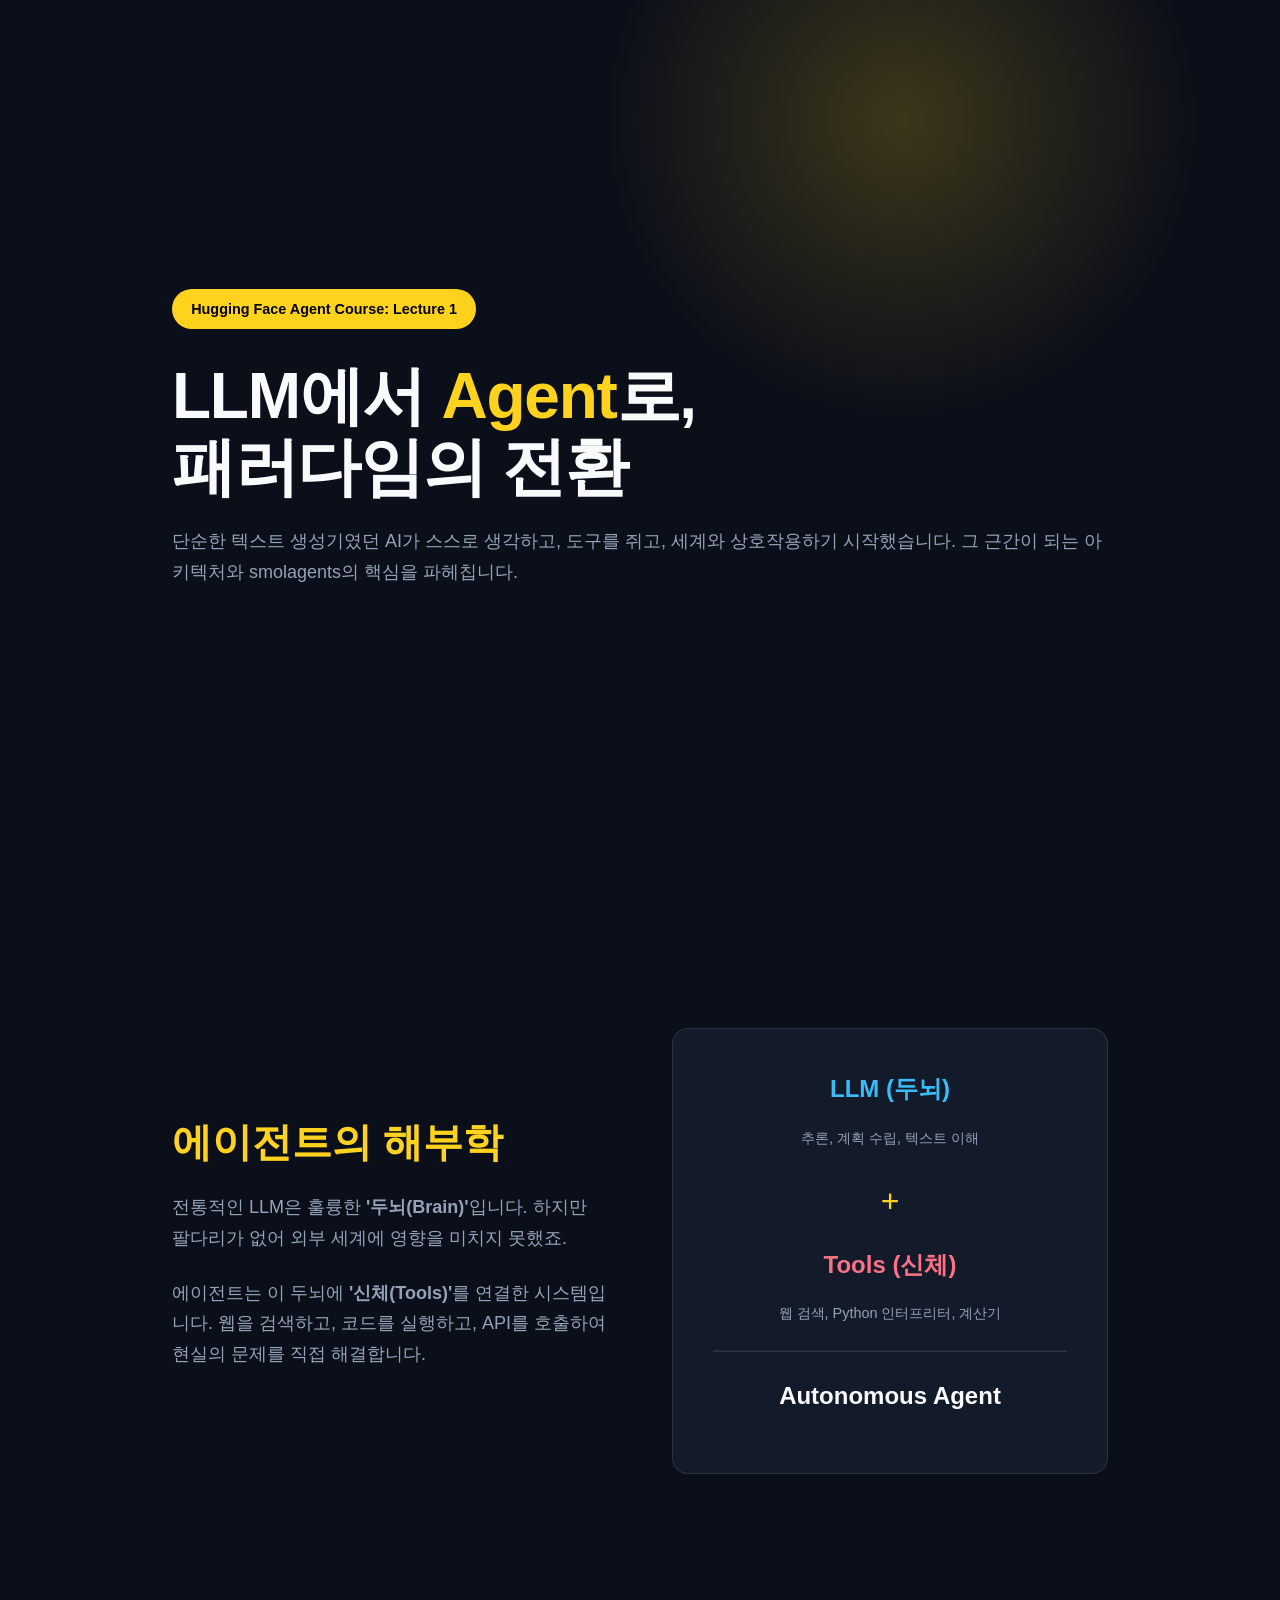
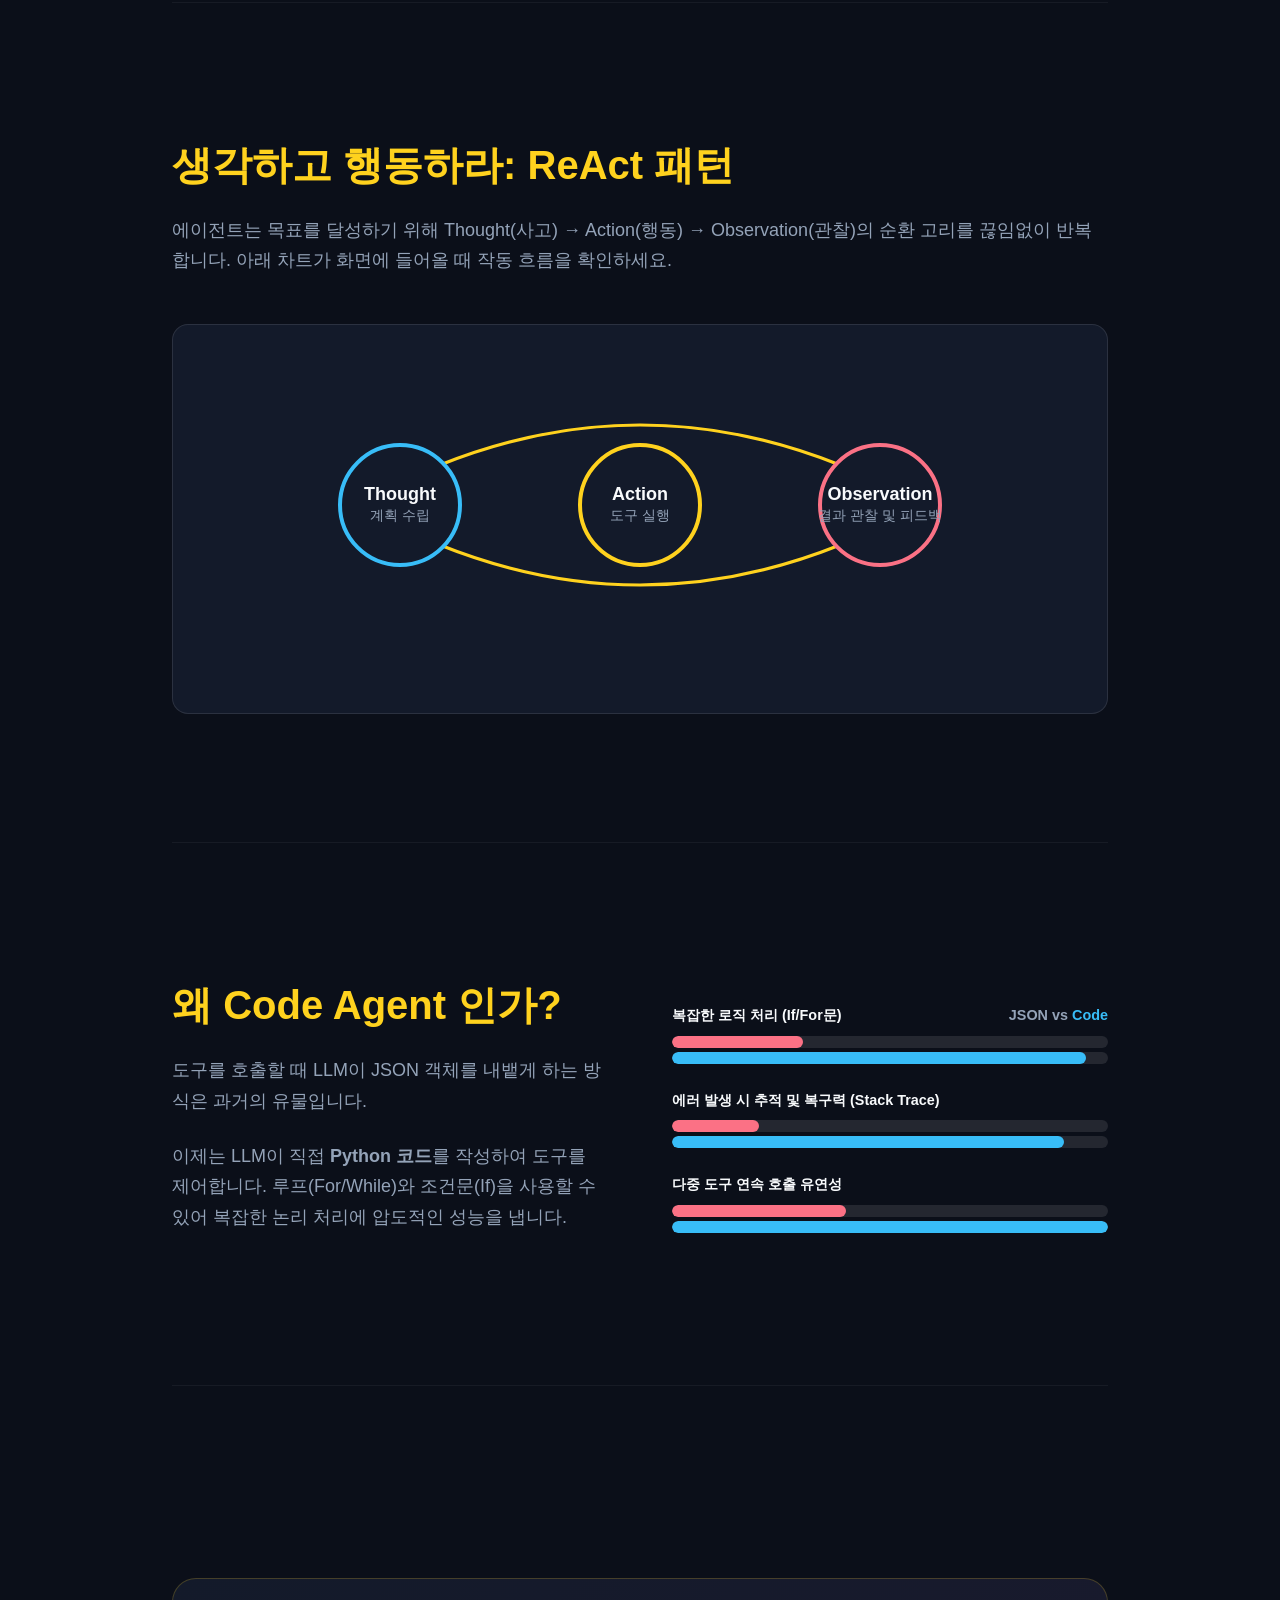
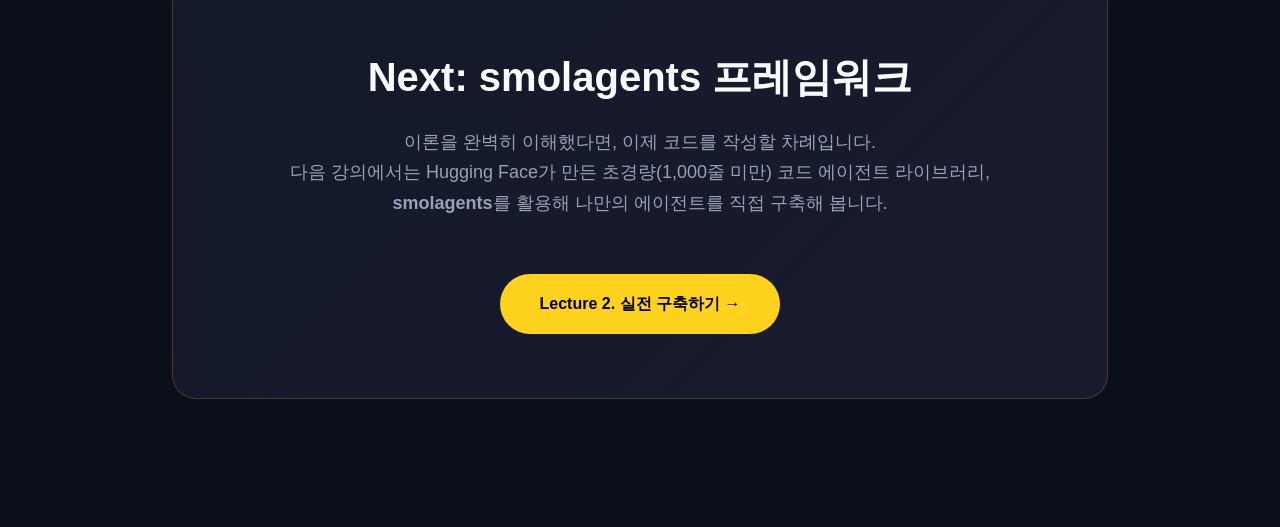
==== index.html @ 2022ada5 "course init" ====
<!DOCTYPE html>
<html lang="ko">
<head>
    <meta charset="UTF-8">
    <meta name="viewport" content="width=device-width, initial-scale=1.0">
    <title>Hugging Face Agent Course: Lecture 1</title>
    <style>
        /* === Base Variables & Reset === */
        :root {
            --hf-yellow: #FFD21E;
            --hf-yellow-dim: rgba(255, 210, 30, 0.2);
            --bg-main: #0b0f19;
            --bg-card: #131a2a;
            --text-main: #f8fafc;
            --text-muted: #94a3b8;
            --accent-blue: #38bdf8;
            --accent-red: #fb7185;
        }
        * { box-sizing: border-box; margin: 0; padding: 0; font-family: -apple-system, BlinkMacSystemFont, "Segoe UI", Roboto, Helvetica, Arial, sans-serif; }
        body { background-color: var(--bg-main); color: var(--text-main); line-height: 1.7; overflow-x: hidden; }

        /* === Typography & Layout === */
        h1 { font-size: 4rem; line-height: 1.1; margin-bottom: 1.5rem; font-weight: 800; letter-spacing: -0.02em; }
        h2 { font-size: 2.5rem; margin-bottom: 1rem; color: var(--hf-yellow); }
        h3 { font-size: 1.5rem; margin-bottom: 1rem; }
        p { font-size: 1.125rem; color: var(--text-muted); margin-bottom: 1.5rem; }
        .container { max-width: 1000px; margin: 0 auto; padding: 0 2rem; }
        .highlight { color: var(--hf-yellow); }

        /* === Animation Classes (Intersection Observer) === */
        .fade-up { opacity: 0; transform: translateY(40px); transition: opacity 0.8s ease-out, transform 0.8s ease-out; }
        .fade-up.visible { opacity: 1; transform: translateY(0); }
        
        /* === Hero Section === */
        .hero { min-height: 100vh; display: flex; flex-direction: column; justify-content: center; position: relative; }
        .hero::before { content: ''; position: absolute; top: -20%; right: -10%; width: 600px; height: 600px; background: radial-gradient(circle, var(--hf-yellow-dim) 0%, transparent 70%); z-index: -1; }
        .badge { display: inline-block; background: var(--hf-yellow); color: #000; padding: 0.5rem 1.2rem; border-radius: 30px; font-weight: 700; font-size: 0.9rem; margin-bottom: 2rem; width: max-content; }
        
        /* === Story Sections === */
        .story-section { padding: 8rem 0; border-bottom: 1px solid rgba(255,255,255,0.05); }
        .grid-2 { display: grid; grid-template-columns: 1fr 1fr; gap: 4rem; align-items: center; }
        .card { background: var(--bg-card); border: 1px solid rgba(255,255,255,0.1); border-radius: 16px; padding: 2.5rem; position: relative; overflow: hidden; }

        /* === Interactive SVG Animation (ReAct Loop) === */
        .react-diagram { width: 100%; height: 300px; }
        .path-line { fill: none; stroke: var(--text-muted); stroke-width: 3; stroke-dasharray: 1000; stroke-dashoffset: 1000; transition: stroke-dashoffset 2s ease-in-out; }
        .visible .path-line { stroke-dashoffset: 0; stroke: var(--hf-yellow); }
        .node-circle { fill: var(--bg-card); stroke: var(--accent-blue); stroke-width: 4; transform-origin: center; transition: all 0.5s ease; opacity: 0; }
        .visible .node-circle { opacity: 1; }
        .node-text { fill: var(--text-main); font-size: 18px; font-weight: bold; text-anchor: middle; opacity: 0; }
        .visible .node-text { opacity: 1; transition: opacity 0.5s ease 1s; }
        .node-desc { fill: var(--text-muted); font-size: 14px; text-anchor: middle; opacity: 0; }
        .visible .node-desc { opacity: 1; transition: opacity 0.5s ease 1.5s; }

        /* === CSS Bar Chart (JSON vs Code) === */
        .chart-container { margin-top: 2rem; }
        .chart-row { margin-bottom: 1.5rem; }
        .chart-label { display: flex; justify-content: space-between; font-size: 0.9rem; margin-bottom: 0.5rem; font-weight: 600; }
        .bar-bg { width: 100%; height: 12px; background: rgba(255,255,255,0.1); border-radius: 6px; overflow: hidden; }
        .bar-fill { height: 100%; width: 0%; border-radius: 6px; transition: width 1.5s cubic-bezier(0.22, 1, 0.36, 1); }
        .fill-json { background: var(--accent-red); }
        .fill-code { background: var(--accent-blue); }
        .visible .w-json-1 { width: 30%; } .visible .w-code-1 { width: 95%; } /* 복잡도 */
        .visible .w-json-2 { width: 20%; } .visible .w-code-2 { width: 90%; } /* 에러 복구력 */
        .visible .w-json-3 { width: 40%; } .visible .w-code-3 { width: 100%; } /* 유연성 */

        /* === Next Lecture Bridge === */
        .bridge { background: linear-gradient(135deg, var(--bg-card) 0%, #1a1a2e 100%); padding: 4rem; text-align: center; border-radius: 24px; margin-top: 4rem; border: 1px solid var(--hf-yellow-dim); }
        .btn { display: inline-block; background: var(--hf-yellow); color: #000; font-weight: bold; padding: 1rem 2.5rem; border-radius: 30px; text-decoration: none; margin-top: 2rem; transition: transform 0.2s; }
        .btn:hover { transform: translateY(-3px); }
    </style>
</head>
<body>

    <div class="container">
        <header class="hero fade-up">
            <div class="badge">Hugging Face Agent Course: Lecture 1</div>
            <h1>LLM에서 <span class="highlight">Agent</span>로,<br>패러다임의 전환</h1>
            <p>단순한 텍스트 생성기였던 AI가 스스로 생각하고, 도구를 쥐고, 세계와 상호작용하기 시작했습니다. 그 근간이 되는 아키텍처와 smolagents의 핵심을 파헤칩니다.</p>
        </header>

        <section class="story-section">
            <div class="grid-2 fade-up">
                <div>
                    <h2>에이전트의 해부학</h2>
                    <p>전통적인 LLM은 훌륭한 <strong>'두뇌(Brain)'</strong>입니다. 하지만 팔다리가 없어 외부 세계에 영향을 미치지 못했죠.</p>
                    <p>에이전트는 이 두뇌에 <strong>'신체(Tools)'</strong>를 연결한 시스템입니다. 웹을 검색하고, 코드를 실행하고, API를 호출하여 현실의 문제를 직접 해결합니다.</p>
                </div>
                <div class="card" style="text-align: center;">
                    <h3 style="color: var(--accent-blue);">LLM (두뇌)</h3>
                    <p style="font-size: 0.9rem;">추론, 계획 수립, 텍스트 이해</p>
                    <div style="font-size: 2rem; margin: 1rem 0; color: var(--hf-yellow);">+</div>
                    <h3 style="color: var(--accent-red);">Tools (신체)</h3>
                    <p style="font-size: 0.9rem;">웹 검색, Python 인터프리터, 계산기</p>
                    <hr style="border-color: rgba(255,255,255,0.1); margin: 1.5rem 0;">
                    <h3 style="color: var(--text-main);">Autonomous Agent</h3>
                </div>
            </div>
        </section>

        <section class="story-section">
            <div class="fade-up">
                <h2>생각하고 행동하라: ReAct 패턴</h2>
                <p>에이전트는 목표를 달성하기 위해 <code>Thought(사고) → Action(행동) → Observation(관찰)</code>의 순환 고리를 끊임없이 반복합니다. 아래 차트가 화면에 들어올 때 작동 흐름을 확인하세요.</p>
                
                <div class="card" style="margin-top: 3rem;">
                    <svg class="react-diagram" viewBox="0 0 800 300">
                        <path class="path-line" d="M 200,100 Q 400,20 600,100" marker-end="url(#arrow)" />
                        <path class="path-line" d="M 600,180 Q 400,260 200,180" marker-end="url(#arrow)" />
                        
                        <circle class="node-circle" cx="160" cy="140" r="60" style="transition-delay: 0.2s;" />
                        <text class="node-text" x="160" y="135">Thought</text>
                        <text class="node-desc" x="160" y="155">계획 수립</text>

                        <circle class="node-circle" cx="400" cy="140" r="60" style="transition-delay: 0.8s; stroke: var(--hf-yellow);" />
                        <text class="node-text" x="400" y="135">Action</text>
                        <text class="node-desc" x="400" y="155">도구 실행</text>

                        <circle class="node-circle" cx="640" cy="140" r="60" style="transition-delay: 1.4s; stroke: var(--accent-red);" />
                        <text class="node-text" x="640" y="135">Observation</text>
                        <text class="node-desc" x="640" y="155">결과 관찰 및 피드백</text>
                    </svg>
                </div>
            </div>
        </section>

        <section class="story-section">
            <div class="grid-2 fade-up">
                <div>
                    <h2>왜 <span class="highlight">Code Agent</span> 인가?</h2>
                    <p>도구를 호출할 때 LLM이 <code>JSON</code> 객체를 내뱉게 하는 방식은 과거의 유물입니다.</p>
                    <p>이제는 LLM이 직접 <strong>Python 코드</strong>를 작성하여 도구를 제어합니다. 루프(For/While)와 조건문(If)을 사용할 수 있어 복잡한 논리 처리에 압도적인 성능을 냅니다.</p>
                </div>
                
                <div class="chart-container">
                    <div class="chart-row">
                        <div class="chart-label">
                            <span>복잡한 로직 처리 (If/For문)</span>
                            <span style="color: var(--text-muted);">JSON vs <span style="color: var(--accent-blue);">Code</span></span>
                        </div>
                        <div class="bar-bg"><div class="bar-fill fill-json w-json-1"></div></div>
                        <div class="bar-bg" style="margin-top: 4px;"><div class="bar-fill fill-code w-code-1"></div></div>
                    </div>
                    <div class="chart-row">
                        <div class="chart-label">
                            <span>에러 발생 시 추적 및 복구력 (Stack Trace)</span>
                        </div>
                        <div class="bar-bg"><div class="bar-fill fill-json w-json-2"></div></div>
                        <div class="bar-bg" style="margin-top: 4px;"><div class="bar-fill fill-code w-code-2"></div></div>
                    </div>
                    <div class="chart-row">
                        <div class="chart-label">
                            <span>다중 도구 연속 호출 유연성</span>
                        </div>
                        <div class="bar-bg"><div class="bar-fill fill-json w-json-3"></div></div>
                        <div class="bar-bg" style="margin-top: 4px;"><div class="bar-fill fill-code w-code-3"></div></div>
                    </div>
                </div>
            </div>
        </section>

        <section class="story-section fade-up" style="border: none;">
            <div class="bridge">
                <h2 style="color: var(--text-main);">Next: smolagents 프레임워크</h2>
                <p style="margin-bottom: 0;">이론을 완벽히 이해했다면, 이제 코드를 작성할 차례입니다.</p>
                <p>다음 강의에서는 Hugging Face가 만든 초경량(1,000줄 미만) 코드 에이전트 라이브러리,<br><strong>smolagents</strong>를 활용해 나만의 에이전트를 직접 구축해 봅니다.</p>
                <a href="#lecture-2" class="btn">Lecture 2. 실전 구축하기 →</a>
            </div>
        </section>
    </div>

    <script>
        // Intersection Observer for Scroll Animations
        const observerOptions = { root: null, rootMargin: '0px', threshold: 0.3 };
        const observer = new IntersectionObserver((entries, observer) => {
            entries.forEach(entry => {
                if (entry.isIntersecting) {
                    entry.target.classList.add('visible');
                    observer.unobserve(entry.target); // 한 번만 실행되도록
                }
            });
        }, observerOptions);

        document.querySelectorAll('.fade-up').forEach((el) => {
            observer.observe(el);
        });
    </script>
</body>
</html>
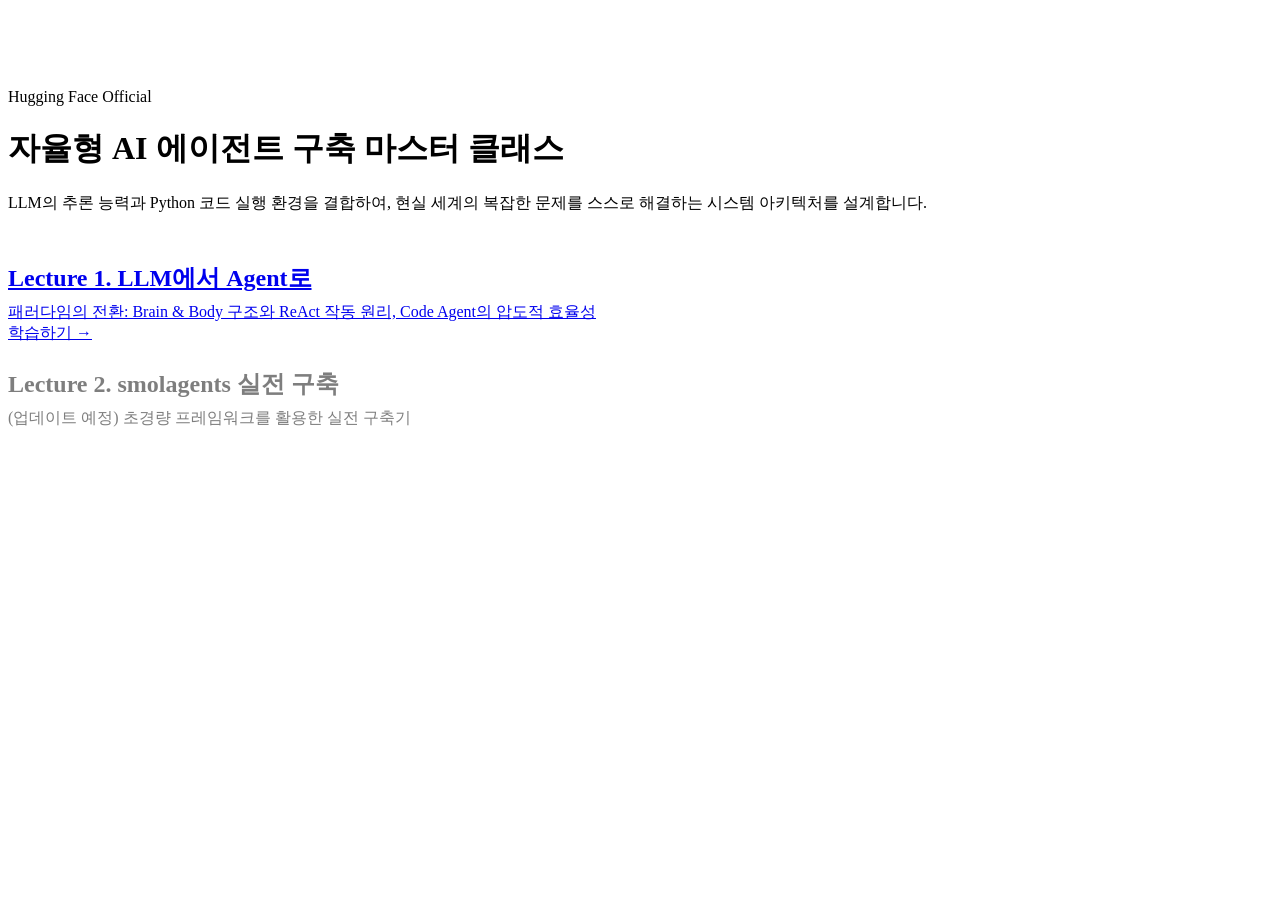
==== commit 544c0b1b: "update main page index" ====
--- a/index.html
+++ b/index.html
@@ -3,187 +3,35 @@
 <head>
     <meta charset="UTF-8">
     <meta name="viewport" content="width=device-width, initial-scale=1.0">
-    <title>Hugging Face Agent Course: Lecture 1</title>
-    <style>
-        /* === Base Variables & Reset === */
-        :root {
-            --hf-yellow: #FFD21E;
-            --hf-yellow-dim: rgba(255, 210, 30, 0.2);
-            --bg-main: #0b0f19;
-            --bg-card: #131a2a;
-            --text-main: #f8fafc;
-            --text-muted: #94a3b8;
-            --accent-blue: #38bdf8;
-            --accent-red: #fb7185;
-        }
-        * { box-sizing: border-box; margin: 0; padding: 0; font-family: -apple-system, BlinkMacSystemFont, "Segoe UI", Roboto, Helvetica, Arial, sans-serif; }
-        body { background-color: var(--bg-main); color: var(--text-main); line-height: 1.7; overflow-x: hidden; }
-
-        /* === Typography & Layout === */
-        h1 { font-size: 4rem; line-height: 1.1; margin-bottom: 1.5rem; font-weight: 800; letter-spacing: -0.02em; }
-        h2 { font-size: 2.5rem; margin-bottom: 1rem; color: var(--hf-yellow); }
-        h3 { font-size: 1.5rem; margin-bottom: 1rem; }
-        p { font-size: 1.125rem; color: var(--text-muted); margin-bottom: 1.5rem; }
-        .container { max-width: 1000px; margin: 0 auto; padding: 0 2rem; }
-        .highlight { color: var(--hf-yellow); }
-
-        /* === Animation Classes (Intersection Observer) === */
-        .fade-up { opacity: 0; transform: translateY(40px); transition: opacity 0.8s ease-out, transform 0.8s ease-out; }
-        .fade-up.visible { opacity: 1; transform: translateY(0); }
-        
-        /* === Hero Section === */
-        .hero { min-height: 100vh; display: flex; flex-direction: column; justify-content: center; position: relative; }
-        .hero::before { content: ''; position: absolute; top: -20%; right: -10%; width: 600px; height: 600px; background: radial-gradient(circle, var(--hf-yellow-dim) 0%, transparent 70%); z-index: -1; }
-        .badge { display: inline-block; background: var(--hf-yellow); color: #000; padding: 0.5rem 1.2rem; border-radius: 30px; font-weight: 700; font-size: 0.9rem; margin-bottom: 2rem; width: max-content; }
-        
-        /* === Story Sections === */
-        .story-section { padding: 8rem 0; border-bottom: 1px solid rgba(255,255,255,0.05); }
-        .grid-2 { display: grid; grid-template-columns: 1fr 1fr; gap: 4rem; align-items: center; }
-        .card { background: var(--bg-card); border: 1px solid rgba(255,255,255,0.1); border-radius: 16px; padding: 2.5rem; position: relative; overflow: hidden; }
-
-        /* === Interactive SVG Animation (ReAct Loop) === */
-        .react-diagram { width: 100%; height: 300px; }
-        .path-line { fill: none; stroke: var(--text-muted); stroke-width: 3; stroke-dasharray: 1000; stroke-dashoffset: 1000; transition: stroke-dashoffset 2s ease-in-out; }
-        .visible .path-line { stroke-dashoffset: 0; stroke: var(--hf-yellow); }
-        .node-circle { fill: var(--bg-card); stroke: var(--accent-blue); stroke-width: 4; transform-origin: center; transition: all 0.5s ease; opacity: 0; }
-        .visible .node-circle { opacity: 1; }
-        .node-text { fill: var(--text-main); font-size: 18px; font-weight: bold; text-anchor: middle; opacity: 0; }
-        .visible .node-text { opacity: 1; transition: opacity 0.5s ease 1s; }
-        .node-desc { fill: var(--text-muted); font-size: 14px; text-anchor: middle; opacity: 0; }
-        .visible .node-desc { opacity: 1; transition: opacity 0.5s ease 1.5s; }
-
-        /* === CSS Bar Chart (JSON vs Code) === */
-        .chart-container { margin-top: 2rem; }
-        .chart-row { margin-bottom: 1.5rem; }
-        .chart-label { display: flex; justify-content: space-between; font-size: 0.9rem; margin-bottom: 0.5rem; font-weight: 600; }
-        .bar-bg { width: 100%; height: 12px; background: rgba(255,255,255,0.1); border-radius: 6px; overflow: hidden; }
-        .bar-fill { height: 100%; width: 0%; border-radius: 6px; transition: width 1.5s cubic-bezier(0.22, 1, 0.36, 1); }
-        .fill-json { background: var(--accent-red); }
-        .fill-code { background: var(--accent-blue); }
-        .visible .w-json-1 { width: 30%; } .visible .w-code-1 { width: 95%; } /* 복잡도 */
-        .visible .w-json-2 { width: 20%; } .visible .w-code-2 { width: 90%; } /* 에러 복구력 */
-        .visible .w-json-3 { width: 40%; } .visible .w-code-3 { width: 100%; } /* 유연성 */
-
-        /* === Next Lecture Bridge === */
-        .bridge { background: linear-gradient(135deg, var(--bg-card) 0%, #1a1a2e 100%); padding: 4rem; text-align: center; border-radius: 24px; margin-top: 4rem; border: 1px solid var(--hf-yellow-dim); }
-        .btn { display: inline-block; background: var(--hf-yellow); color: #000; font-weight: bold; padding: 1rem 2.5rem; border-radius: 30px; text-decoration: none; margin-top: 2rem; transition: transform 0.2s; }
-        .btn:hover { transform: translateY(-3px); }
-    </style>
+    <title>Hugging Face Agent Course</title>
+    <link rel="stylesheet" href="./assets/css/style.css">
 </head>
 <body>
-
-    <div class="container">
-        <header class="hero fade-up">
-            <div class="badge">Hugging Face Agent Course: Lecture 1</div>
-            <h1>LLM에서 <span class="highlight">Agent</span>로,<br>패러다임의 전환</h1>
-            <p>단순한 텍스트 생성기였던 AI가 스스로 생각하고, 도구를 쥐고, 세계와 상호작용하기 시작했습니다. 그 근간이 되는 아키텍처와 smolagents의 핵심을 파헤칩니다.</p>
+    <div class="container" style="padding-top: 5rem;">
+        <header class="hero text-center reveal">
+            <span class="badge">Hugging Face Official</span>
+            <h1>자율형 AI 에이전트 구축 마스터 클래스</h1>
+            <p class="lead" style="margin: 0 auto;">LLM의 추론 능력과 Python 코드 실행 환경을 결합하여, 현실 세계의 복잡한 문제를 스스로 해결하는 시스템 아키텍처를 설계합니다.</p>
         </header>
 
-        <section class="story-section">
-            <div class="grid-2 fade-up">
-                <div>
-                    <h2>에이전트의 해부학</h2>
-                    <p>전통적인 LLM은 훌륭한 <strong>'두뇌(Brain)'</strong>입니다. 하지만 팔다리가 없어 외부 세계에 영향을 미치지 못했죠.</p>
-                    <p>에이전트는 이 두뇌에 <strong>'신체(Tools)'</strong>를 연결한 시스템입니다. 웹을 검색하고, 코드를 실행하고, API를 호출하여 현실의 문제를 직접 해결합니다.</p>
+        <div class="story-section reveal" style="margin-top: 3rem;">
+            <a href="./lectures/lecture-01.html" class="course-card">
+                <div class="card-content">
+                    <h2 style="color: var(--hf-yellow); margin-bottom: 0.5rem; font-size: 1.5rem;">Lecture 1. LLM에서 Agent로</h2>
+                    <p style="color: var(--text-secondary); margin: 0;">패러다임의 전환: Brain & Body 구조와 ReAct 작동 원리, Code Agent의 압도적 효율성</p>
                 </div>
-                <div class="card" style="text-align: center;">
-                    <h3 style="color: var(--accent-blue);">LLM (두뇌)</h3>
-                    <p style="font-size: 0.9rem;">추론, 계획 수립, 텍스트 이해</p>
-                    <div style="font-size: 2rem; margin: 1rem 0; color: var(--hf-yellow);">+</div>
-                    <h3 style="color: var(--accent-red);">Tools (신체)</h3>
-                    <p style="font-size: 0.9rem;">웹 검색, Python 인터프리터, 계산기</p>
-                    <hr style="border-color: rgba(255,255,255,0.1); margin: 1.5rem 0;">
-                    <h3 style="color: var(--text-main);">Autonomous Agent</h3>
+                <div class="card-action">학습하기 →</div>
+            </a>
+            
+            <div class="course-card disabled" style="margin-top: 1.5rem; opacity: 0.5;">
+                <div class="card-content">
+                    <h2 style="font-size: 1.5rem; margin-bottom: 0.5rem;">Lecture 2. smolagents 실전 구축</h2>
+                    <p style="margin: 0;">(업데이트 예정) 초경량 프레임워크를 활용한 실전 구축기</p>
                 </div>
             </div>
-        </section>
-
-        <section class="story-section">
-            <div class="fade-up">
-                <h2>생각하고 행동하라: ReAct 패턴</h2>
-                <p>에이전트는 목표를 달성하기 위해 <code>Thought(사고) → Action(행동) → Observation(관찰)</code>의 순환 고리를 끊임없이 반복합니다. 아래 차트가 화면에 들어올 때 작동 흐름을 확인하세요.</p>
-                
-                <div class="card" style="margin-top: 3rem;">
-                    <svg class="react-diagram" viewBox="0 0 800 300">
-                        <path class="path-line" d="M 200,100 Q 400,20 600,100" marker-end="url(#arrow)" />
-                        <path class="path-line" d="M 600,180 Q 400,260 200,180" marker-end="url(#arrow)" />
-                        
-                        <circle class="node-circle" cx="160" cy="140" r="60" style="transition-delay: 0.2s;" />
-                        <text class="node-text" x="160" y="135">Thought</text>
-                        <text class="node-desc" x="160" y="155">계획 수립</text>
-
-                        <circle class="node-circle" cx="400" cy="140" r="60" style="transition-delay: 0.8s; stroke: var(--hf-yellow);" />
-                        <text class="node-text" x="400" y="135">Action</text>
-                        <text class="node-desc" x="400" y="155">도구 실행</text>
-
-                        <circle class="node-circle" cx="640" cy="140" r="60" style="transition-delay: 1.4s; stroke: var(--accent-red);" />
-                        <text class="node-text" x="640" y="135">Observation</text>
-                        <text class="node-desc" x="640" y="155">결과 관찰 및 피드백</text>
-                    </svg>
-                </div>
-            </div>
-        </section>
-
-        <section class="story-section">
-            <div class="grid-2 fade-up">
-                <div>
-                    <h2>왜 <span class="highlight">Code Agent</span> 인가?</h2>
-                    <p>도구를 호출할 때 LLM이 <code>JSON</code> 객체를 내뱉게 하는 방식은 과거의 유물입니다.</p>
-                    <p>이제는 LLM이 직접 <strong>Python 코드</strong>를 작성하여 도구를 제어합니다. 루프(For/While)와 조건문(If)을 사용할 수 있어 복잡한 논리 처리에 압도적인 성능을 냅니다.</p>
-                </div>
-                
-                <div class="chart-container">
-                    <div class="chart-row">
-                        <div class="chart-label">
-                            <span>복잡한 로직 처리 (If/For문)</span>
-                            <span style="color: var(--text-muted);">JSON vs <span style="color: var(--accent-blue);">Code</span></span>
-                        </div>
-                        <div class="bar-bg"><div class="bar-fill fill-json w-json-1"></div></div>
-                        <div class="bar-bg" style="margin-top: 4px;"><div class="bar-fill fill-code w-code-1"></div></div>
-                    </div>
-                    <div class="chart-row">
-                        <div class="chart-label">
-                            <span>에러 발생 시 추적 및 복구력 (Stack Trace)</span>
-                        </div>
-                        <div class="bar-bg"><div class="bar-fill fill-json w-json-2"></div></div>
-                        <div class="bar-bg" style="margin-top: 4px;"><div class="bar-fill fill-code w-code-2"></div></div>
-                    </div>
-                    <div class="chart-row">
-                        <div class="chart-label">
-                            <span>다중 도구 연속 호출 유연성</span>
-                        </div>
-                        <div class="bar-bg"><div class="bar-fill fill-json w-json-3"></div></div>
-                        <div class="bar-bg" style="margin-top: 4px;"><div class="bar-fill fill-code w-code-3"></div></div>
-                    </div>
-                </div>
-            </div>
-        </section>
-
-        <section class="story-section fade-up" style="border: none;">
-            <div class="bridge">
-                <h2 style="color: var(--text-main);">Next: smolagents 프레임워크</h2>
-                <p style="margin-bottom: 0;">이론을 완벽히 이해했다면, 이제 코드를 작성할 차례입니다.</p>
-                <p>다음 강의에서는 Hugging Face가 만든 초경량(1,000줄 미만) 코드 에이전트 라이브러리,<br><strong>smolagents</strong>를 활용해 나만의 에이전트를 직접 구축해 봅니다.</p>
-                <a href="#lecture-2" class="btn">Lecture 2. 실전 구축하기 →</a>
-            </div>
-        </section>
+        </div>
     </div>
-
-    <script>
-        // Intersection Observer for Scroll Animations
-        const observerOptions = { root: null, rootMargin: '0px', threshold: 0.3 };
-        const observer = new IntersectionObserver((entries, observer) => {
-            entries.forEach(entry => {
-                if (entry.isIntersecting) {
-                    entry.target.classList.add('visible');
-                    observer.unobserve(entry.target); // 한 번만 실행되도록
-                }
-            });
-        }, observerOptions);
-
-        document.querySelectorAll('.fade-up').forEach((el) => {
-            observer.observe(el);
-        });
-    </script>
+    
+    <script src="./assets/js/main.js"></script>
 </body>
 </html>
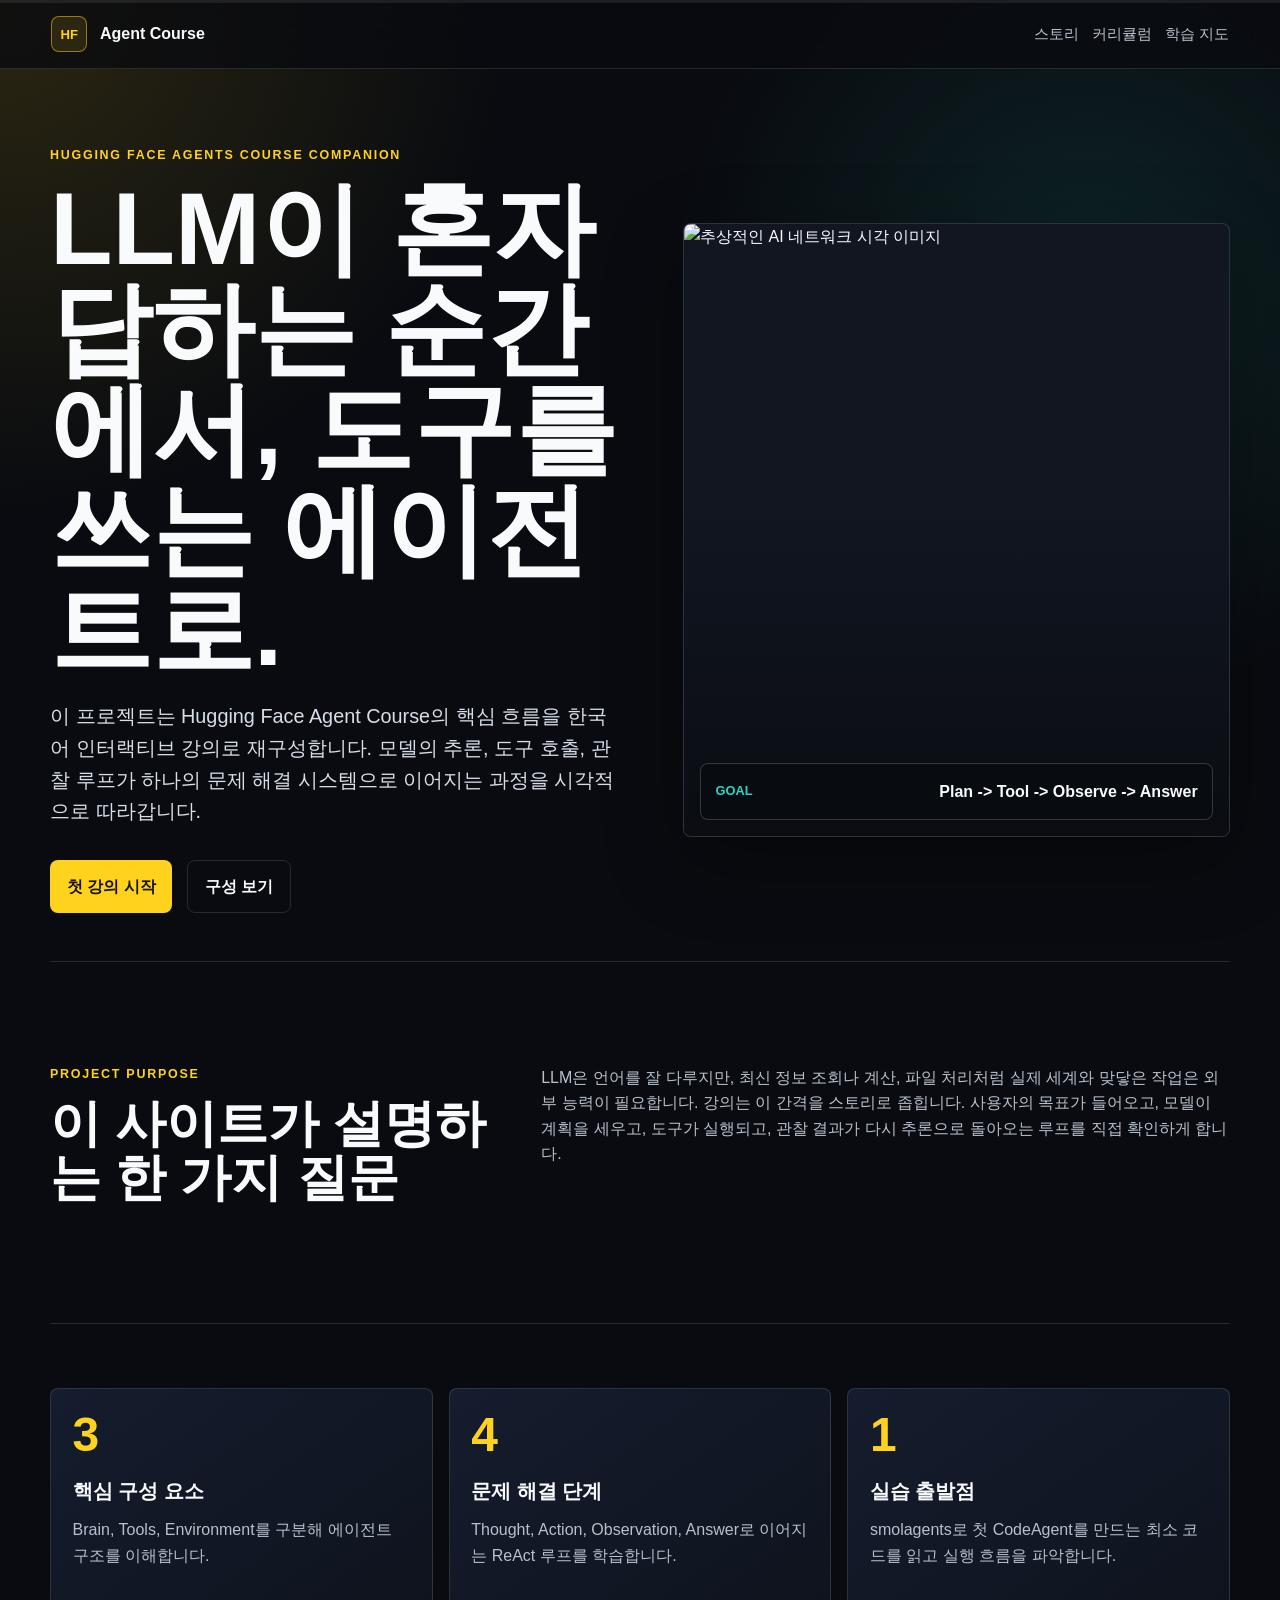
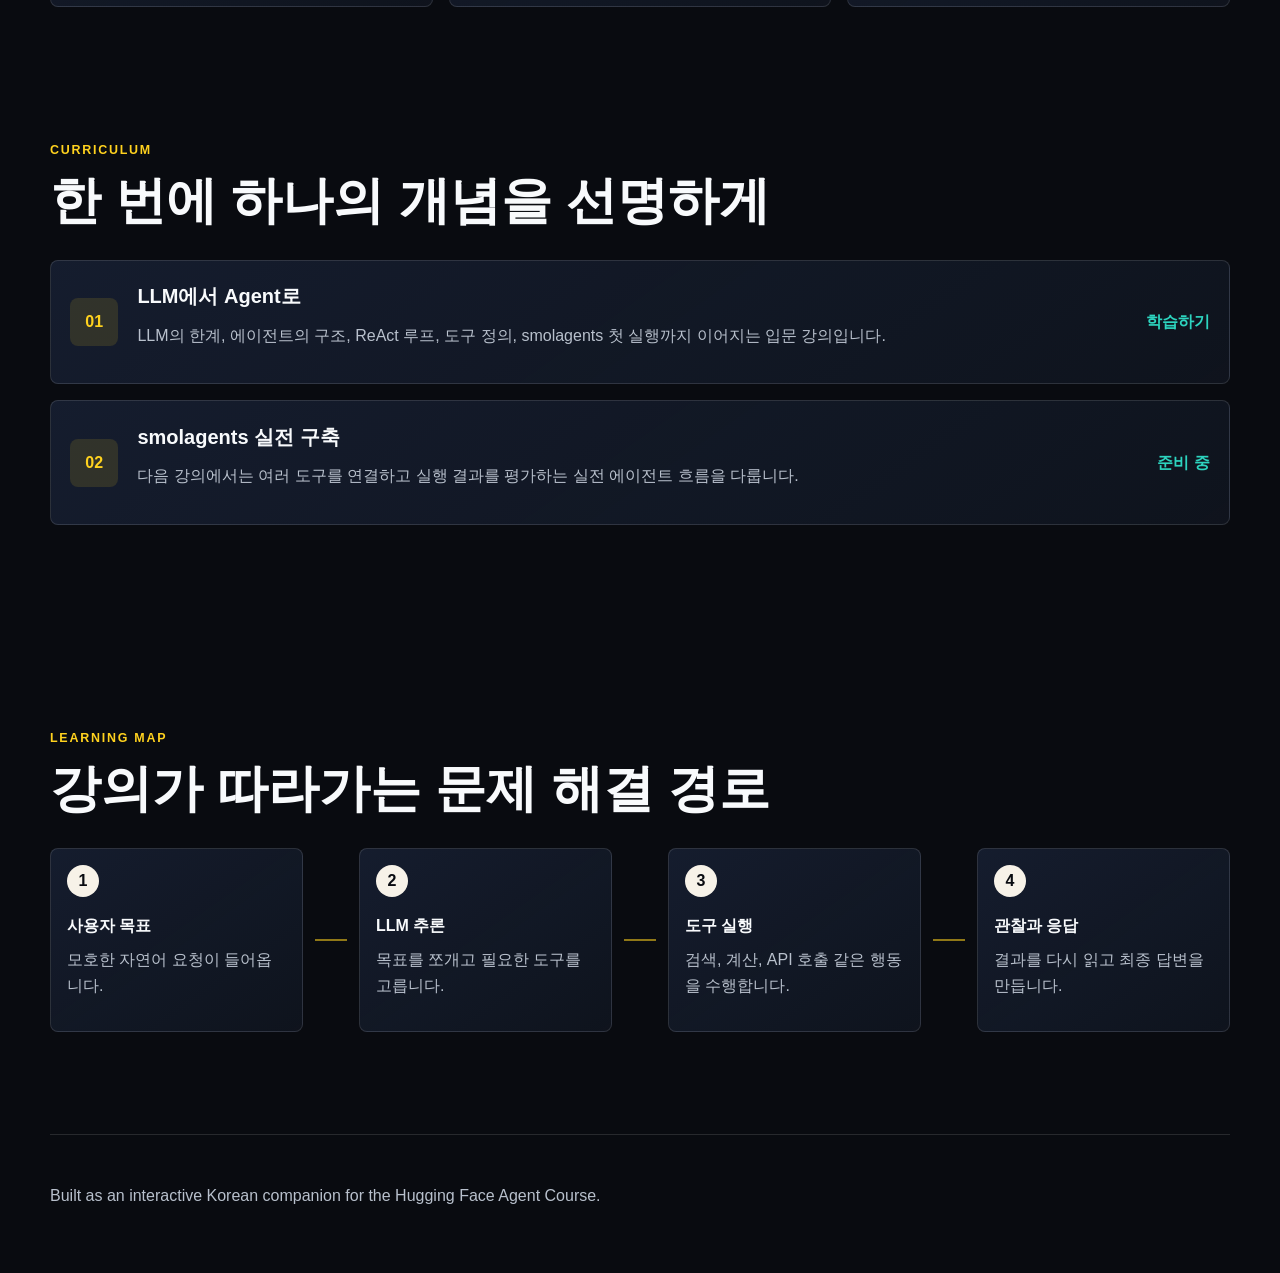
==== commit 85c6bb03: "upgrade lecture 01 summary" ====
--- a/index.html
+++ b/index.html
@@ -4,34 +4,147 @@
     <meta charset="UTF-8">
     <meta name="viewport" content="width=device-width, initial-scale=1.0">
     <title>Hugging Face Agent Course</title>
+    <meta name="description" content="LLM이 도구를 사용해 AI 에이전트로 확장되는 과정을 스토리텔링과 인터랙션으로 학습하는 정적 강의 사이트">
+    <link rel="preconnect" href="https://images.unsplash.com">
     <link rel="stylesheet" href="./assets/css/style.css">
 </head>
 <body>
-    <div class="container" style="padding-top: 5rem;">
-        <header class="hero text-center reveal">
-            <span class="badge">Hugging Face Official</span>
-            <h1>자율형 AI 에이전트 구축 마스터 클래스</h1>
-            <p class="lead" style="margin: 0 auto;">LLM의 추론 능력과 Python 코드 실행 환경을 결합하여, 현실 세계의 복잡한 문제를 스스로 해결하는 시스템 아키텍처를 설계합니다.</p>
-        </header>
+    <div class="site-progress" aria-hidden="true"><span></span></div>
 
-        <div class="story-section reveal" style="margin-top: 3rem;">
-            <a href="./lectures/lecture-01.html" class="course-card">
-                <div class="card-content">
-                    <h2 style="color: var(--hf-yellow); margin-bottom: 0.5rem; font-size: 1.5rem;">Lecture 1. LLM에서 Agent로</h2>
-                    <p style="color: var(--text-secondary); margin: 0;">패러다임의 전환: Brain & Body 구조와 ReAct 작동 원리, Code Agent의 압도적 효율성</p>
-                </div>
-                <div class="card-action">학습하기 →</div>
-            </a>
-            
-            <div class="course-card disabled" style="margin-top: 1.5rem; opacity: 0.5;">
-                <div class="card-content">
-                    <h2 style="font-size: 1.5rem; margin-bottom: 0.5rem;">Lecture 2. smolagents 실전 구축</h2>
-                    <p style="margin: 0;">(업데이트 예정) 초경량 프레임워크를 활용한 실전 구축기</p>
+    <header class="topbar">
+        <a class="brand" href="./index.html" aria-label="Hugging Face Agent Course home">
+            <span class="brand-mark">HF</span>
+            <span>Agent Course</span>
+        </a>
+        <nav class="topnav" aria-label="Primary navigation">
+            <a href="#story">스토리</a>
+            <a href="#curriculum">커리큘럼</a>
+            <a href="#map">학습 지도</a>
+        </nav>
+    </header>
+
+    <main>
+        <section class="hero" id="story">
+            <div class="hero-copy reveal">
+                <p class="eyebrow">Hugging Face Agents Course Companion</p>
+                <h1>LLM이 혼자 답하는 순간에서, 도구를 쓰는 에이전트로.</h1>
+                <p class="lead">
+                    이 프로젝트는 Hugging Face Agent Course의 핵심 흐름을 한국어 인터랙티브 강의로 재구성합니다.
+                    모델의 추론, 도구 호출, 관찰 루프가 하나의 문제 해결 시스템으로 이어지는 과정을 시각적으로 따라갑니다.
+                </p>
+                <div class="hero-actions">
+                    <a class="primary-link" href="./lectures/lecture-01.html">첫 강의 시작</a>
+                    <a class="secondary-link" href="#curriculum">구성 보기</a>
                 </div>
             </div>
-        </div>
-    </div>
-    
+
+            <figure class="hero-visual reveal" aria-label="AI agent workflow visual">
+                <img
+                    src="https://images.unsplash.com/photo-1677442136019-21780ecad995?auto=format&fit=crop&w=1200&q=80"
+                    alt="추상적인 AI 네트워크 시각 이미지"
+                >
+                <figcaption>
+                    <span>Goal</span>
+                    <strong>Plan -> Tool -> Observe -> Answer</strong>
+                </figcaption>
+            </figure>
+        </section>
+
+        <section class="narrative-band reveal">
+            <div>
+                <p class="eyebrow">Project Purpose</p>
+                <h2>이 사이트가 설명하는 한 가지 질문</h2>
+            </div>
+            <p>
+                LLM은 언어를 잘 다루지만, 최신 정보 조회나 계산, 파일 처리처럼 실제 세계와 맞닿은 작업은 외부 능력이 필요합니다.
+                강의는 이 간격을 스토리로 좁힙니다. 사용자의 목표가 들어오고, 모델이 계획을 세우고, 도구가 실행되고,
+                관찰 결과가 다시 추론으로 돌아오는 루프를 직접 확인하게 합니다.
+            </p>
+        </section>
+
+        <section class="metrics-grid" aria-label="Agent learning outcomes">
+            <article class="metric-card reveal">
+                <span class="metric-value" data-count="3">0</span>
+                <h3>핵심 구성 요소</h3>
+                <p>Brain, Tools, Environment를 구분해 에이전트 구조를 이해합니다.</p>
+            </article>
+            <article class="metric-card reveal">
+                <span class="metric-value" data-count="4">0</span>
+                <h3>문제 해결 단계</h3>
+                <p>Thought, Action, Observation, Answer로 이어지는 ReAct 루프를 학습합니다.</p>
+            </article>
+            <article class="metric-card reveal">
+                <span class="metric-value" data-count="1">0</span>
+                <h3>실습 출발점</h3>
+                <p>smolagents로 첫 CodeAgent를 만드는 최소 코드를 읽고 실행 흐름을 파악합니다.</p>
+            </article>
+        </section>
+
+        <section class="curriculum" id="curriculum">
+            <div class="section-heading reveal">
+                <p class="eyebrow">Curriculum</p>
+                <h2>한 번에 하나의 개념을 선명하게</h2>
+            </div>
+
+            <div class="course-list">
+                <a class="course-card reveal" href="./lectures/lecture-01.html">
+                    <span class="course-index">01</span>
+                    <div>
+                        <h3>LLM에서 Agent로</h3>
+                        <p>LLM의 한계, 에이전트의 구조, ReAct 루프, 도구 정의, smolagents 첫 실행까지 이어지는 입문 강의입니다.</p>
+                    </div>
+                    <span class="course-action">학습하기</span>
+                </a>
+
+                <article class="course-card disabled reveal" aria-disabled="true">
+                    <span class="course-index">02</span>
+                    <div>
+                        <h3>smolagents 실전 구축</h3>
+                        <p>다음 강의에서는 여러 도구를 연결하고 실행 결과를 평가하는 실전 에이전트 흐름을 다룹니다.</p>
+                    </div>
+                    <span class="course-action">준비 중</span>
+                </article>
+            </div>
+        </section>
+
+        <section class="learning-map" id="map">
+            <div class="section-heading reveal">
+                <p class="eyebrow">Learning Map</p>
+                <h2>강의가 따라가는 문제 해결 경로</h2>
+            </div>
+
+            <div class="flow-chart reveal" aria-label="Agent workflow chart">
+                <div class="flow-step">
+                    <span>1</span>
+                    <strong>사용자 목표</strong>
+                    <p>모호한 자연어 요청이 들어옵니다.</p>
+                </div>
+                <div class="flow-line"></div>
+                <div class="flow-step">
+                    <span>2</span>
+                    <strong>LLM 추론</strong>
+                    <p>목표를 쪼개고 필요한 도구를 고릅니다.</p>
+                </div>
+                <div class="flow-line"></div>
+                <div class="flow-step">
+                    <span>3</span>
+                    <strong>도구 실행</strong>
+                    <p>검색, 계산, API 호출 같은 행동을 수행합니다.</p>
+                </div>
+                <div class="flow-line"></div>
+                <div class="flow-step">
+                    <span>4</span>
+                    <strong>관찰과 응답</strong>
+                    <p>결과를 다시 읽고 최종 답변을 만듭니다.</p>
+                </div>
+            </div>
+        </section>
+    </main>
+
+    <footer class="site-footer">
+        <p>Built as an interactive Korean companion for the Hugging Face Agent Course.</p>
+    </footer>
+
     <script src="./assets/js/main.js"></script>
 </body>
-</html>+</html>
--- a/assets/css/style.css
+++ b/assets/css/style.css
@@ -0,0 +1,452 @@
+:root {
+    --ink: #090b10;
+    --panel: #111621;
+    --panel-soft: #172033;
+    --paper: #f7f2e8;
+    --muted: #b8c0cc;
+    --text: #f8fafc;
+    --hf-yellow: #ffd21e;
+    --teal: #2dd4bf;
+    --coral: #ff6b5f;
+    --violet: #8b5cf6;
+    --line: rgba(255, 255, 255, 0.12);
+    --shadow: 0 24px 80px rgba(0, 0, 0, 0.32);
+}
+
+* {
+    box-sizing: border-box;
+}
+
+html {
+    scroll-behavior: smooth;
+}
+
+body {
+    margin: 0;
+    background:
+        radial-gradient(circle at top left, rgba(255, 210, 30, 0.14), transparent 32rem),
+        radial-gradient(circle at 85% 10%, rgba(45, 212, 191, 0.12), transparent 26rem),
+        var(--ink);
+    color: var(--text);
+    font-family: Inter, Pretendard, -apple-system, BlinkMacSystemFont, "Segoe UI", sans-serif;
+    line-height: 1.6;
+}
+
+a {
+    color: inherit;
+}
+
+img {
+    display: block;
+    max-width: 100%;
+}
+
+.site-progress {
+    position: fixed;
+    inset: 0 0 auto 0;
+    height: 3px;
+    z-index: 20;
+    background: rgba(255, 255, 255, 0.08);
+}
+
+.site-progress span {
+    display: block;
+    width: 0;
+    height: 100%;
+    background: linear-gradient(90deg, var(--hf-yellow), var(--teal), var(--coral));
+}
+
+.topbar {
+    position: sticky;
+    top: 0;
+    z-index: 10;
+    display: flex;
+    align-items: center;
+    justify-content: space-between;
+    padding: 1rem clamp(1rem, 4vw, 4rem);
+    border-bottom: 1px solid var(--line);
+    background: rgba(9, 11, 16, 0.78);
+    backdrop-filter: blur(18px);
+}
+
+.brand,
+.topnav {
+    display: flex;
+    align-items: center;
+    gap: 0.8rem;
+}
+
+.brand {
+    text-decoration: none;
+    font-weight: 800;
+}
+
+.brand-mark {
+    display: grid;
+    width: 2.25rem;
+    height: 2.25rem;
+    place-items: center;
+    border: 1px solid rgba(255, 210, 30, 0.5);
+    border-radius: 8px;
+    background: rgba(255, 210, 30, 0.12);
+    color: var(--hf-yellow);
+    font-size: 0.82rem;
+}
+
+.topnav a {
+    color: var(--muted);
+    font-size: 0.95rem;
+    text-decoration: none;
+}
+
+.topnav a:hover {
+    color: var(--hf-yellow);
+}
+
+main {
+    width: min(1180px, calc(100% - 2rem));
+    margin: 0 auto;
+}
+
+.hero {
+    display: grid;
+    grid-template-columns: minmax(0, 1.02fr) minmax(20rem, 0.98fr);
+    gap: clamp(2rem, 5vw, 5rem);
+    align-items: center;
+    min-height: calc(82vh - 4.5rem);
+    padding: clamp(2.25rem, 6vw, 5rem) 0 3rem;
+}
+
+.eyebrow {
+    margin: 0 0 0.8rem;
+    color: var(--hf-yellow);
+    font-size: 0.78rem;
+    font-weight: 800;
+    letter-spacing: 0.14em;
+    text-transform: uppercase;
+}
+
+h1,
+h2,
+h3,
+p {
+    margin-top: 0;
+}
+
+h1 {
+    max-width: 13ch;
+    margin-bottom: 1.3rem;
+    font-size: clamp(3.2rem, 8vw, 6.6rem);
+    line-height: 0.98;
+    letter-spacing: 0;
+}
+
+h2 {
+    margin-bottom: 1rem;
+    font-size: clamp(2rem, 4vw, 3.8rem);
+    line-height: 1.05;
+    letter-spacing: 0;
+}
+
+h3 {
+    margin-bottom: 0.65rem;
+    font-size: 1.25rem;
+}
+
+.lead {
+    max-width: 43rem;
+    color: #d7dee9;
+    font-size: clamp(1.08rem, 2vw, 1.24rem);
+}
+
+.hero-actions {
+    display: flex;
+    flex-wrap: wrap;
+    gap: 0.9rem;
+    margin-top: 2rem;
+}
+
+.primary-link,
+.secondary-link {
+    display: inline-flex;
+    align-items: center;
+    justify-content: center;
+    min-height: 3rem;
+    padding: 0.8rem 1.05rem;
+    border-radius: 8px;
+    font-weight: 800;
+    text-decoration: none;
+    transition: transform 180ms ease, border-color 180ms ease, background 180ms ease;
+}
+
+.primary-link {
+    background: var(--hf-yellow);
+    color: #16120a;
+}
+
+.secondary-link {
+    border: 1px solid var(--line);
+    color: var(--text);
+}
+
+.primary-link:hover,
+.secondary-link:hover {
+    transform: translateY(-2px);
+}
+
+.hero-visual {
+    position: relative;
+    margin: 0;
+    overflow: hidden;
+    border: 1px solid var(--line);
+    border-radius: 8px;
+    background: var(--panel);
+    box-shadow: var(--shadow);
+}
+
+.hero-visual::after {
+    content: "";
+    position: absolute;
+    inset: 0;
+    background: linear-gradient(180deg, transparent 46%, rgba(9, 11, 16, 0.88));
+}
+
+.hero-visual img {
+    width: 100%;
+    height: min(68vh, 40rem);
+    object-fit: cover;
+}
+
+.hero-visual figcaption {
+    position: absolute;
+    right: 1rem;
+    bottom: 1rem;
+    left: 1rem;
+    z-index: 1;
+    display: flex;
+    align-items: center;
+    justify-content: space-between;
+    gap: 1rem;
+    padding: 0.9rem;
+    border: 1px solid rgba(255, 255, 255, 0.18);
+    border-radius: 8px;
+    background: rgba(9, 11, 16, 0.66);
+    backdrop-filter: blur(14px);
+}
+
+.hero-visual span {
+    color: var(--teal);
+    font-size: 0.8rem;
+    font-weight: 800;
+    text-transform: uppercase;
+}
+
+.narrative-band,
+.curriculum,
+.learning-map {
+    padding: clamp(4rem, 8vw, 7rem) 0;
+}
+
+.narrative-band {
+    display: grid;
+    grid-template-columns: 0.8fr 1.2fr;
+    gap: 2rem;
+    border-top: 1px solid var(--line);
+    border-bottom: 1px solid var(--line);
+}
+
+.narrative-band p:last-child,
+.course-card p,
+.metric-card p,
+.flow-step p,
+.site-footer p {
+    color: var(--muted);
+}
+
+.metrics-grid {
+    display: grid;
+    grid-template-columns: repeat(3, 1fr);
+    gap: 1rem;
+    padding: 4rem 0 2rem;
+}
+
+.metric-card,
+.course-card,
+.flow-step {
+    border: 1px solid var(--line);
+    border-radius: 8px;
+    background: linear-gradient(145deg, rgba(23, 32, 51, 0.86), rgba(17, 22, 33, 0.78));
+}
+
+.metric-card {
+    padding: 1.35rem;
+}
+
+.metric-value {
+    display: block;
+    margin-bottom: 1rem;
+    color: var(--hf-yellow);
+    font-size: 3rem;
+    font-weight: 900;
+    line-height: 1;
+}
+
+.section-heading {
+    max-width: 46rem;
+    margin-bottom: 2rem;
+}
+
+.course-list {
+    display: grid;
+    gap: 1rem;
+}
+
+.course-card {
+    display: grid;
+    grid-template-columns: auto 1fr auto;
+    gap: 1.2rem;
+    align-items: center;
+    padding: 1.2rem;
+    text-decoration: none;
+    transition: transform 180ms ease, border-color 180ms ease, background 180ms ease;
+}
+
+.course-card:not(.disabled):hover {
+    transform: translateY(-3px);
+    border-color: rgba(255, 210, 30, 0.5);
+    background: linear-gradient(145deg, rgba(255, 210, 30, 0.1), rgba(23, 32, 51, 0.82));
+}
+
+.course-card.disabled {
+    opacity: 0.62;
+}
+
+.course-index {
+    display: grid;
+    width: 3rem;
+    height: 3rem;
+    place-items: center;
+    border-radius: 8px;
+    background: rgba(255, 210, 30, 0.12);
+    color: var(--hf-yellow);
+    font-weight: 900;
+}
+
+.course-action {
+    color: var(--teal);
+    font-weight: 800;
+}
+
+.flow-chart {
+    display: grid;
+    grid-template-columns: 1fr auto 1fr auto 1fr auto 1fr;
+    align-items: stretch;
+    gap: 0.75rem;
+}
+
+.flow-step {
+    padding: 1rem;
+}
+
+.flow-step span {
+    display: grid;
+    width: 2rem;
+    height: 2rem;
+    place-items: center;
+    margin-bottom: 1rem;
+    border-radius: 999px;
+    background: var(--paper);
+    color: var(--ink);
+    font-weight: 900;
+}
+
+.flow-step strong {
+    display: block;
+    margin-bottom: 0.55rem;
+}
+
+.flow-line {
+    width: 2rem;
+    align-self: center;
+    border-top: 2px solid rgba(255, 210, 30, 0.55);
+}
+
+.site-footer {
+    width: min(1180px, calc(100% - 2rem));
+    margin: 0 auto;
+    padding: 3rem 0;
+    border-top: 1px solid var(--line);
+}
+
+.reveal {
+    opacity: 0;
+    transform: translateY(22px);
+    transition: opacity 700ms ease, transform 700ms ease;
+}
+
+.reveal.is-visible {
+    opacity: 1;
+    transform: translateY(0);
+}
+
+@media (prefers-reduced-motion: reduce) {
+    *,
+    *::before,
+    *::after {
+        scroll-behavior: auto !important;
+        transition: none !important;
+        animation: none !important;
+    }
+}
+
+@media (max-width: 900px) {
+    .topnav {
+        display: none;
+    }
+
+    .hero,
+    .narrative-band,
+    .metrics-grid,
+    .flow-chart {
+        grid-template-columns: 1fr;
+    }
+
+    .hero {
+        min-height: auto;
+    }
+
+    .hero-visual img {
+        height: 25rem;
+    }
+
+    .flow-line {
+        width: auto;
+        height: 1.8rem;
+        justify-self: start;
+        margin-left: 1rem;
+        border-top: 0;
+        border-left: 2px solid rgba(255, 210, 30, 0.55);
+    }
+}
+
+@media (max-width: 560px) {
+    main,
+    .site-footer {
+        width: min(100% - 1rem, 1180px);
+    }
+
+    .hero-actions,
+    .hero-visual figcaption,
+    .course-card {
+        align-items: stretch;
+        flex-direction: column;
+    }
+
+    .course-card {
+        grid-template-columns: 1fr;
+    }
+
+    .course-action {
+        width: fit-content;
+    }
+}
